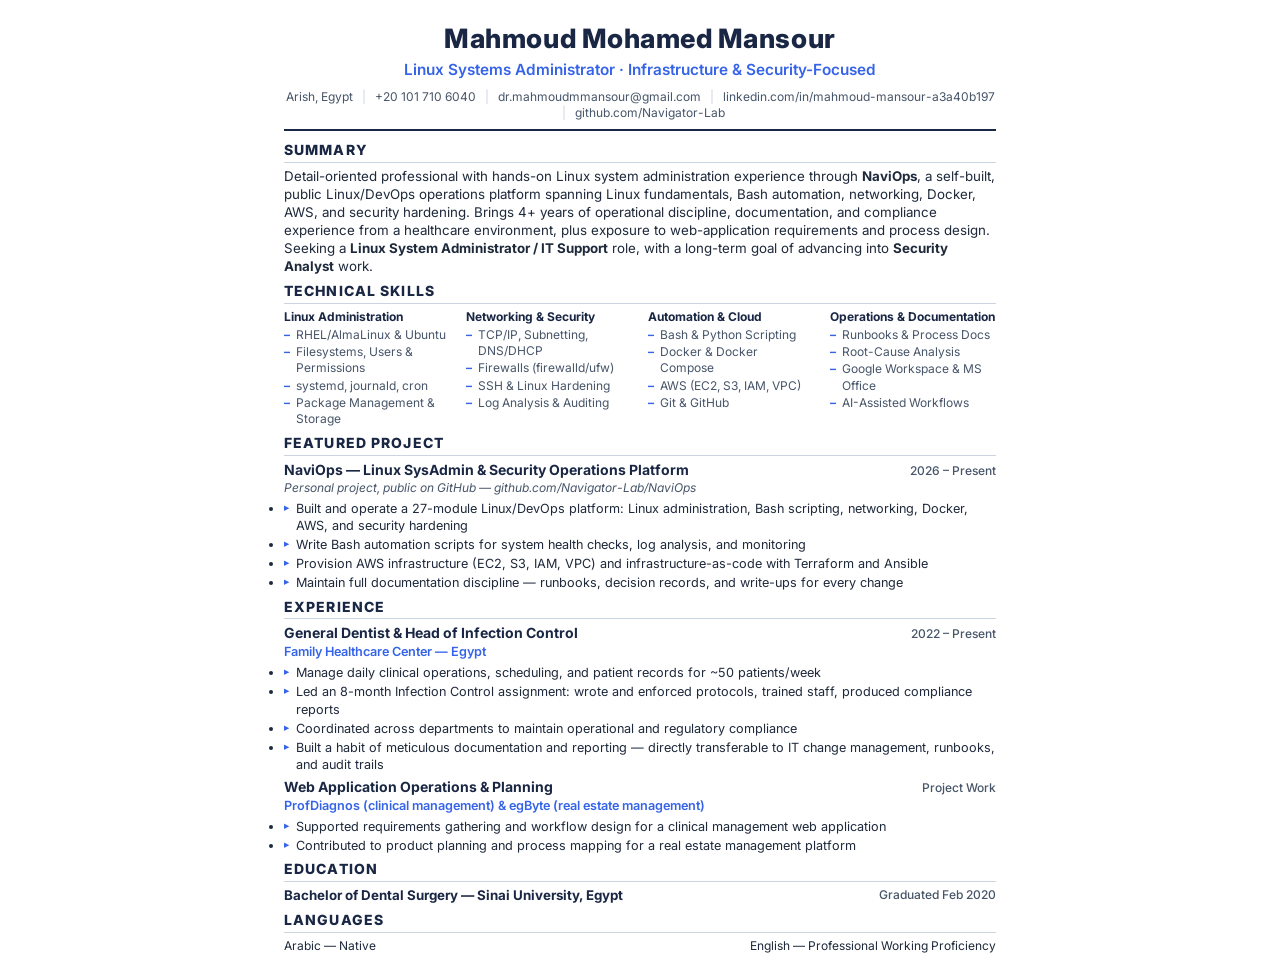
==== resume.html @ 4618e84f "feat: recruiter-optimized portfolio (Linux SysAdmin / Technical Support / Operations focus)" ====
<!DOCTYPE html>
<html lang="en">
<head>
<meta charset="UTF-8" />
<meta name="viewport" content="width=device-width, initial-scale=1.0" />
<title>Mahmoud Mohamed Mansour — Resume</title>
<style>
  @import url('https://fonts.googleapis.com/css2?family=Inter:wght@400;500;600;700;800&display=swap');

  :root {
    --navy: #1a2744;
    --accent: #3563e9;
    --text: #1e293b;
    --text-muted: #475569;
    --border: #cbd5e1;
  }

  * { box-sizing: border-box; margin: 0; padding: 0; }

  body {
    font-family: 'Inter', system-ui, sans-serif;
    color: var(--text);
    font-size: 9.5pt;
    line-height: 1.35;
    max-width: 800px;
    margin: 0 auto;
    padding: 20px 44px;
  }

  header {
    text-align: center;
    margin-bottom: 10px;
    padding-bottom: 8px;
    border-bottom: 2px solid var(--navy);
  }

  h1 {
    font-size: 20pt;
    font-weight: 800;
    color: var(--navy);
    letter-spacing: .02em;
  }

  .role-line {
    font-size: 11.5pt;
    font-weight: 600;
    color: var(--accent);
    margin-top: 4px;
  }

  .contact-line {
    font-size: 9pt;
    color: var(--text-muted);
    margin-top: 8px;
  }

  .contact-line a { color: var(--text-muted); text-decoration: none; }

  .contact-line span.sep { margin: 0 6px; color: var(--border); }

  section { margin-bottom: 6px; }

  h2 {
    font-size: 10.5pt;
    font-weight: 800;
    color: var(--navy);
    text-transform: uppercase;
    letter-spacing: .08em;
    border-bottom: 1px solid var(--border);
    padding-bottom: 2px;
    margin-bottom: 5px;
  }

  .summary { color: var(--text); font-size: 10pt; }

  .skills-grid {
    display: grid;
    grid-template-columns: repeat(4, 1fr);
    gap: 0 16px;
  }

  .skill-group h3 {
    font-size: 9pt;
    font-weight: 700;
    color: var(--navy);
    margin-bottom: 2px;
  }

  .skill-group ul { list-style: none; font-size: 9pt; color: var(--text-muted); }
  .skill-group li { margin-bottom: 1px; padding-left: 12px; position: relative; }
  .skill-group li::before {
    content: '–';
    position: absolute; left: 0; color: var(--accent); font-weight: 700;
  }

  .entry { margin-bottom: 5px; }
  .entry:last-child { margin-bottom: 0; }

  .entry-head {
    display: flex;
    justify-content: space-between;
    align-items: baseline;
    flex-wrap: wrap;
    gap: 4px;
  }

  .entry-title { font-weight: 700; font-size: 10.5pt; color: var(--navy); }
  .entry-sub { font-size: 9.5pt; color: var(--accent); font-weight: 600; }
  .entry-date { font-size: 9pt; color: var(--text-muted); font-weight: 500; white-space: nowrap; }
  .entry-tag { font-size: 9pt; color: var(--text-muted); font-style: italic; margin-bottom: 3px; }

  .entry ul { font-size: 9.5pt; color: var(--text); margin-top: 4px; }
  .entry li {
    margin-bottom: 2px; padding-left: 12px; position: relative;
  }
  .entry li::before {
    content: '▸';
    position: absolute; left: 0; color: var(--accent); font-size: 8pt; top: 1px;
  }

  .edu-line, .lang-line {
    font-size: 9pt; color: var(--text); display: flex; justify-content: space-between;
  }
  .edu-line .entry-title, .lang-line .entry-title { font-size: 10pt; }

  @media print {
    body { padding: 6px 28px; }
    @page { size: A4; margin: 9mm 14mm; }
  }
</style>
</head>
<body>

  <header>
    <h1>Mahmoud Mohamed Mansour</h1>
    <div class="role-line">Linux Systems Administrator · Infrastructure &amp; Security-Focused</div>
    <div class="contact-line">
      Arish, Egypt <span class="sep">|</span>
      +20 101 710 6040 <span class="sep">|</span>
      <a href="mailto:dr.mahmoudmmansour@gmail.com">dr.mahmoudmmansour@gmail.com</a> <span class="sep">|</span>
      <a href="https://www.linkedin.com/in/mahmoud-mansour-a3a40b197">linkedin.com/in/mahmoud-mansour-a3a40b197</a> <span class="sep">|</span>
      <a href="https://github.com/Navigator-Lab">github.com/Navigator-Lab</a>
    </div>
  </header>

  <section>
    <h2>Summary</h2>
    <p class="summary">
      Detail-oriented professional with hands-on Linux system administration experience through
      <strong>NaviOps</strong>, a self-built, public Linux/DevOps operations platform spanning Linux
      fundamentals, Bash automation, networking, Docker, AWS, and security hardening. Brings
      4+ years of operational discipline, documentation, and compliance experience from a
      healthcare environment, plus exposure to web-application requirements and process
      design. Seeking a <strong>Linux System Administrator / IT Support</strong> role,
      with a long-term goal of advancing into <strong>Security Analyst</strong> work.
    </p>
  </section>

  <section>
    <h2>Technical Skills</h2>
    <div class="skills-grid">
      <div class="skill-group">
        <h3>Linux Administration</h3>
        <ul>
          <li>RHEL/AlmaLinux & Ubuntu</li>
          <li>Filesystems, Users & Permissions</li>
          <li>systemd, journald, cron</li>
          <li>Package Management & Storage</li>
        </ul>
      </div>
      <div class="skill-group">
        <h3>Networking &amp; Security</h3>
        <ul>
          <li>TCP/IP, Subnetting, DNS/DHCP</li>
          <li>Firewalls (firewalld/ufw)</li>
          <li>SSH & Linux Hardening</li>
          <li>Log Analysis & Auditing</li>
        </ul>
      </div>
      <div class="skill-group">
        <h3>Automation &amp; Cloud</h3>
        <ul>
          <li>Bash & Python Scripting</li>
          <li>Docker & Docker Compose</li>
          <li>AWS (EC2, S3, IAM, VPC)</li>
          <li>Git & GitHub</li>
        </ul>
      </div>
      <div class="skill-group">
        <h3>Operations &amp; Documentation</h3>
        <ul>
          <li>Runbooks & Process Docs</li>
          <li>Root-Cause Analysis</li>
          <li>Google Workspace & MS Office</li>
          <li>AI-Assisted Workflows</li>
        </ul>
      </div>
    </div>
  </section>

  <section>
    <h2>Featured Project</h2>
    <div class="entry">
      <div class="entry-head">
        <span class="entry-title">NaviOps — Linux SysAdmin &amp; Security Operations Platform</span>
        <span class="entry-date">2026 – Present</span>
      </div>
      <div class="entry-tag">Personal project, public on GitHub — github.com/Navigator-Lab/NaviOps</div>
      <ul>
        <li>Built and operate a 27-module Linux/DevOps platform: Linux administration, Bash scripting, networking, Docker, AWS, and security hardening</li>
        <li>Write Bash automation scripts for system health checks, log analysis, and monitoring</li>
        <li>Provision AWS infrastructure (EC2, S3, IAM, VPC) and infrastructure-as-code with Terraform and Ansible</li>
        <li>Maintain full documentation discipline — runbooks, decision records, and write-ups for every change</li>
      </ul>
    </div>
  </section>

  <section>
    <h2>Experience</h2>
    <div class="entry">
      <div class="entry-head">
        <span class="entry-title">General Dentist &amp; Head of Infection Control</span>
        <span class="entry-date">2022 – Present</span>
      </div>
      <div class="entry-sub">Family Healthcare Center — Egypt</div>
      <ul>
        <li>Manage daily clinical operations, scheduling, and patient records for ~50 patients/week</li>
        <li>Led an 8-month Infection Control assignment: wrote and enforced protocols, trained staff, produced compliance reports</li>
        <li>Coordinated across departments to maintain operational and regulatory compliance</li>
        <li>Built a habit of meticulous documentation and reporting — directly transferable to IT change management, runbooks, and audit trails</li>
      </ul>
    </div>
    <div class="entry">
      <div class="entry-head">
        <span class="entry-title">Web Application Operations &amp; Planning</span>
        <span class="entry-date">Project Work</span>
      </div>
      <div class="entry-sub">ProfDiagnos (clinical management) &amp; egByte (real estate management)</div>
      <ul>
        <li>Supported requirements gathering and workflow design for a clinical management web application</li>
        <li>Contributed to product planning and process mapping for a real estate management platform</li>
      </ul>
    </div>
  </section>

  <section>
    <h2>Education</h2>
    <div class="edu-line">
      <span class="entry-title">Bachelor of Dental Surgery — Sinai University, Egypt</span>
      <span class="entry-date">Graduated Feb 2020</span>
    </div>
  </section>

  <section>
    <h2>Languages</h2>
    <div class="lang-line">
      <span>Arabic — Native</span>
      <span>English — Professional Working Proficiency</span>
    </div>
  </section>

</body>
</html>
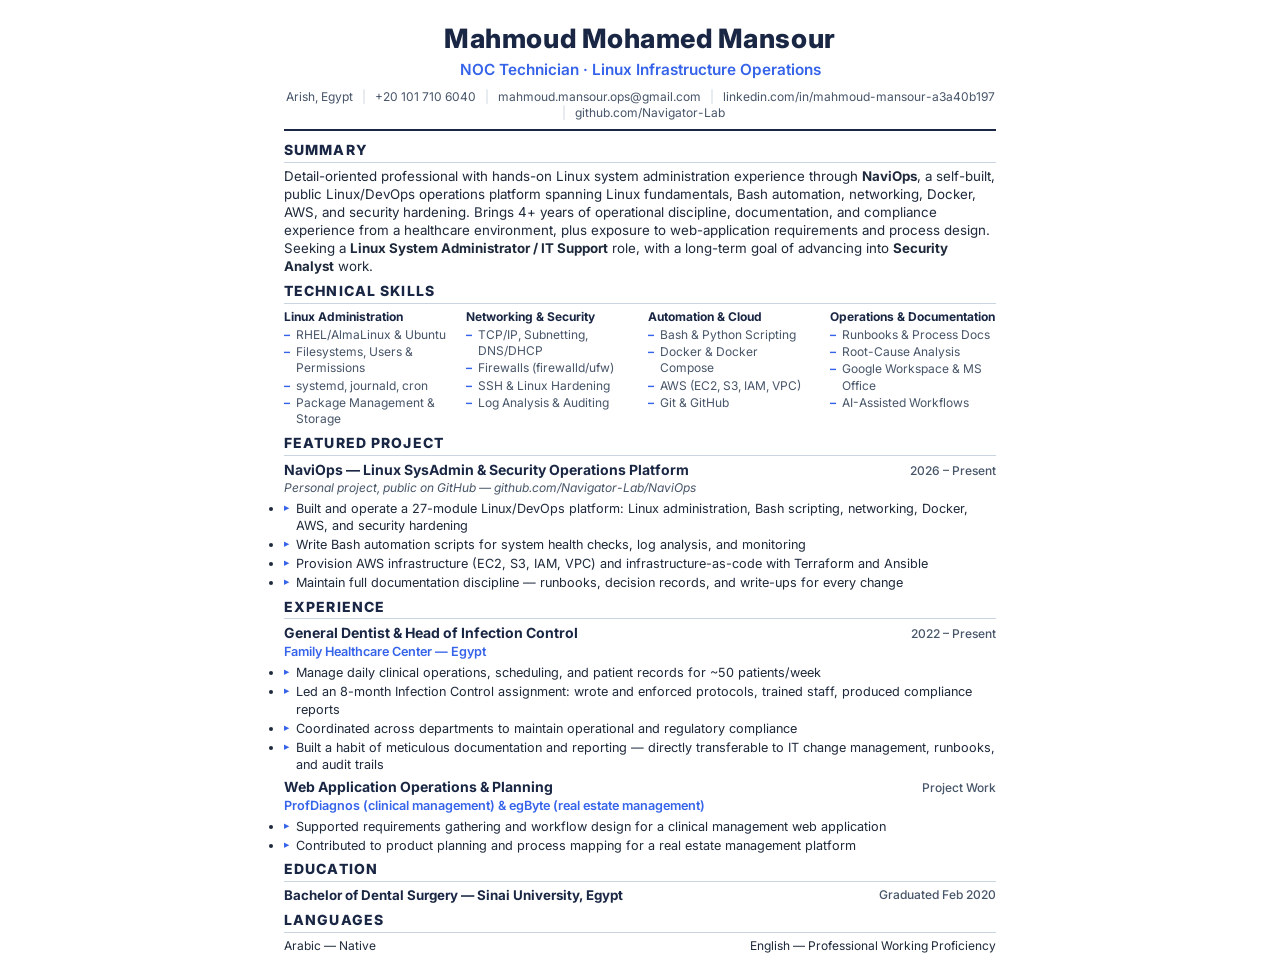
==== commit b503614a: "content: NOC-first reposition + honesty pass + NaviOps differentiators - Reposition to NOC Technicia" ====
--- a/resume.html
+++ b/resume.html
@@ -133,11 +133,11 @@
 
   <header>
     <h1>Mahmoud Mohamed Mansour</h1>
-    <div class="role-line">Linux Systems Administrator · Infrastructure &amp; Security-Focused</div>
+    <div class="role-line">NOC Technician · Linux Infrastructure Operations</div>
     <div class="contact-line">
       Arish, Egypt <span class="sep">|</span>
       +20 101 710 6040 <span class="sep">|</span>
-      <a href="mailto:dr.mahmoudmmansour@gmail.com">dr.mahmoudmmansour@gmail.com</a> <span class="sep">|</span>
+      <a href="mailto:mahmoud.mansour.ops@gmail.com">mahmoud.mansour.ops@gmail.com</a> <span class="sep">|</span>
       <a href="https://www.linkedin.com/in/mahmoud-mansour-a3a40b197">linkedin.com/in/mahmoud-mansour-a3a40b197</a> <span class="sep">|</span>
       <a href="https://github.com/Navigator-Lab">github.com/Navigator-Lab</a>
     </div>
